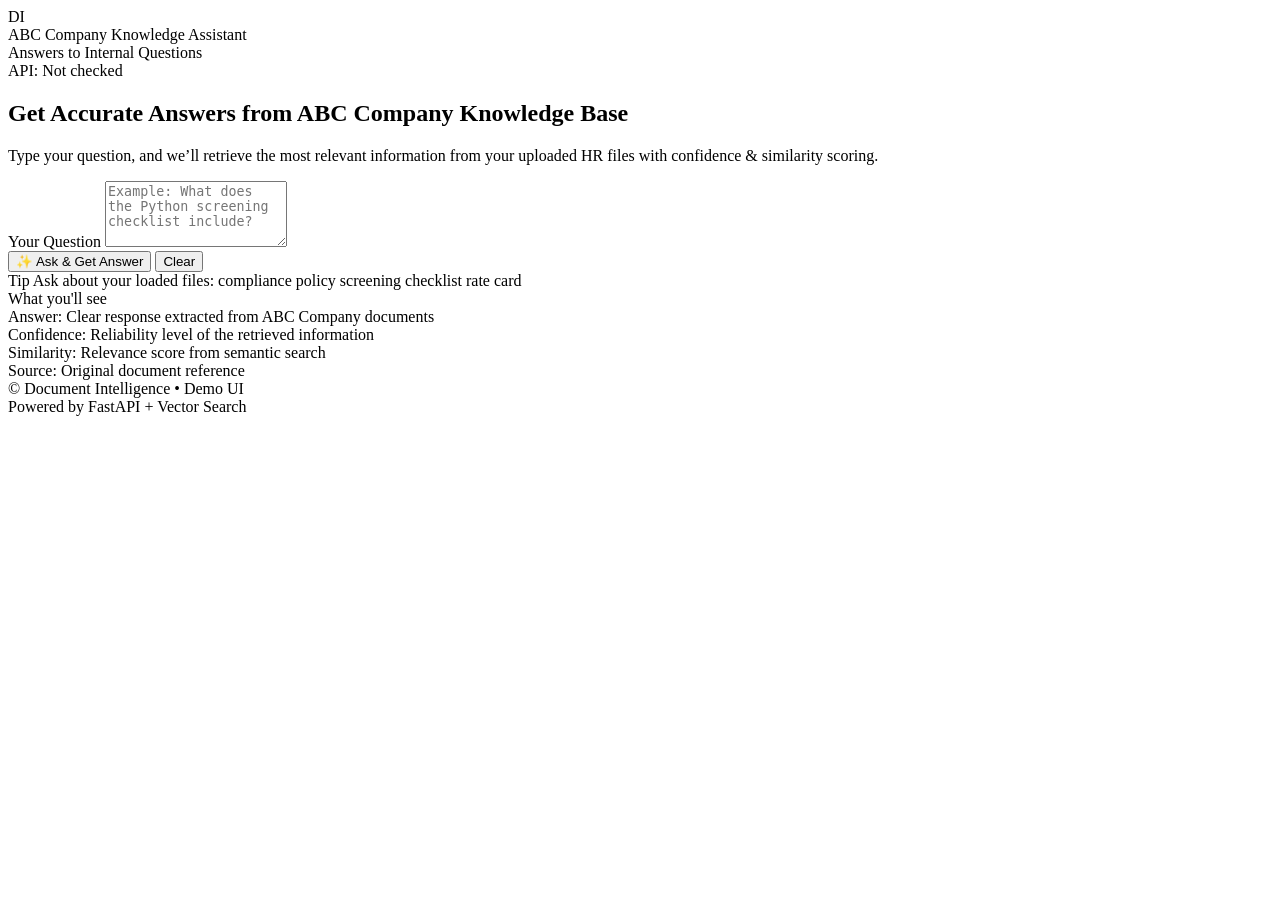
==== index.html @ 0206b78a "Rename Frontend/index.html to index.html" ====
<!DOCTYPE html>
<html lang="en">
<head>
  <meta charset="UTF-8" />
  <meta name="viewport" content="width=device-width,initial-scale=1" />
  <title>Document Intelligence • HR Assistant</title>

  <!-- ✅ IMPORTANT: use absolute paths because Frontend is mounted at "/" -->
  <link rel="stylesheet" href="/style.css" />
</head>

<body>
  <div class="bg">
    <div class="orb o1"></div>
    <div class="orb o2"></div>
    <div class="orb o3"></div>
    <div class="grid"></div>
  </div>

  <main class="wrap">
    <header class="topbar">
      <div class="brand">
        <div class="logo">DI</div>
        <div class="brand-text">
          <div class="title">ABC Company Knowledge Assistant</div>
          <div class="subtitle">Answers to Internal Questions</div>
        </div>
      </div>
      <div class="pill">
        <span class="dot"></span>
        <span id="apiStatus">API: Not checked</span>
      </div>
    </header>

    <section class="card hero">
      <div class="hero-left">
        <h1>Get Accurate Answers from ABC Company Knowledge Base</h1>
        <p class="muted">
          Type your question, and we’ll retrieve the most relevant information from your uploaded HR files
          with confidence & similarity scoring.
        </p>

        <div class="input-card">
          <label class="label" for="question">Your Question</label>
          <textarea
            id="question"
            class="textarea"
            rows="4"
            placeholder="Example: What does the Python screening checklist include?"
          ></textarea>

          <div class="row">
            <button id="askBtn" class="btn primary">
              <span class="btn-icon">✨</span>
              Ask & Get Answer
            </button>
            <button id="clearBtn" class="btn ghost">Clear</button>
          </div>

          <div class="helper">
            <span class="kbd">Tip</span>
            Ask about your loaded files:
            <span class="chip">compliance policy</span>
            <span class="chip">screening checklist</span>
            <span class="chip">rate card</span>
          </div>

          <div id="errorBox" class="alert hidden"></div>
        </div>
      </div>

      <div class="hero-right">
        <div class="mini-card">
          <div class="mini-title">What you'll see</div>

          <div class="mini-line">
            <span class="mini-key">Answer:</span>
            Clear response extracted from ABC Company documents
          </div>

          <div class="mini-line">
            <span class="mini-key">Confidence:</span>
            Reliability level of the retrieved information
          </div>

          <div class="mini-line">
            <span class="mini-key">Similarity:</span>
            Relevance score from semantic search
          </div>

          <div class="mini-line">
            <span class="mini-key">Source:</span>
            Original document reference
          </div>
        </div>
      </div>
    </section>

    <footer class="footer">
      <div class="muted small">© Document Intelligence • Demo UI</div>
      <div class="muted small">Powered by FastAPI + Vector Search</div>
    </footer>
  </main>

  <!-- ✅ IMPORTANT: use absolute path -->
  <script src="/script.js"></script>
</body>
</html>
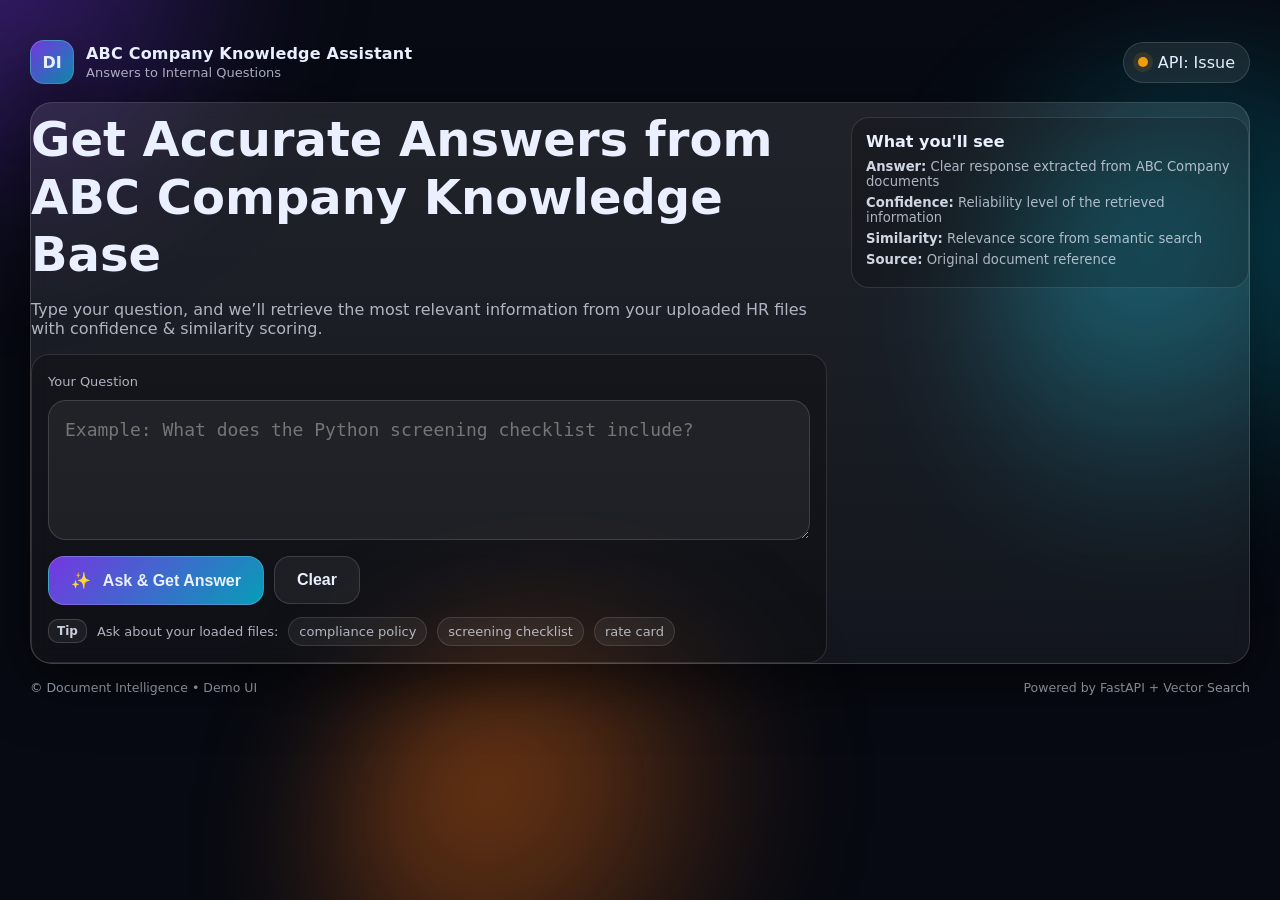
==== commit 7878a62d: "Update HTML for GitHub Pages compatibility" ====
--- a/index.html
+++ b/index.html
@@ -2,11 +2,11 @@
 <html lang="en">
 <head>
   <meta charset="UTF-8" />
-  <meta name="viewport" content="width=device-width,initial-scale=1" />
+  <meta name="viewport" content="width=device-width, initial-scale=1" />
   <title>Document Intelligence • HR Assistant</title>
 
-  <!-- ✅ IMPORTANT: use absolute paths because Frontend is mounted at "/" -->
-  <link rel="stylesheet" href="/style.css" />
+  <!-- ✅ GitHub Pages compatible (NO leading slash) -->
+  <link rel="stylesheet" href="style.css" />
 </head>
 
 <body>
@@ -42,6 +42,7 @@
 
         <div class="input-card">
           <label class="label" for="question">Your Question</label>
+
           <textarea
             id="question"
             class="textarea"
@@ -102,7 +103,7 @@
     </footer>
   </main>
 
-  <!-- ✅ IMPORTANT: use absolute path -->
-  <script src="/script.js"></script>
+  <!-- ✅ GitHub Pages compatible (NO leading slash) -->
+  <script src="script.js"></script>
 </body>
 </html>
--- a/style.css
+++ b/style.css
@@ -0,0 +1,314 @@
+:root{
+  --bg:#070A12;
+  --card: rgba(255,255,255,0.08);
+  --card2: rgba(255,255,255,0.06);
+  --stroke: rgba(255,255,255,0.14);
+  --text:#EAF0FF;
+  --muted: rgba(234,240,255,0.72);
+  --shadow: 0 18px 60px rgba(0,0,0,0.55);
+  --radius: 22px;
+}
+
+*{ box-sizing:border-box; }
+html,body{ height:100%; }
+body{
+  margin:0;
+  font-family: ui-sans-serif, system-ui, -apple-system, Segoe UI, Roboto, Arial;
+  color: var(--text);
+  background: var(--bg);
+  overflow-x:hidden;
+}
+
+.bg{ position:fixed; inset:0; pointer-events:none; }
+.grid{
+  position:absolute; inset:-2px;
+  background-image:
+    linear-gradient(rgba(255,255,255,0.05) 1px, transparent 1px),
+    linear-gradient(90deg, rgba(255,255,255,0.05) 1px, transparent 1px);
+  background-size: 70px 70px;
+  opacity:0.12;
+  transform: translateZ(0);
+}
+.orb{
+  position:absolute;
+  width:520px; height:520px;
+  filter: blur(70px);
+  opacity:0.5;
+  border-radius:50%;
+}
+.o1{ left:-180px; top:-200px; background: radial-gradient(circle at 30% 30%, #7C3AED, transparent 60%); }
+.o2{ right:-220px; top:80px; background: radial-gradient(circle at 30% 30%, #06B6D4, transparent 60%); }
+.o3{ left:25%; bottom:-240px; background: radial-gradient(circle at 30% 30%, #F97316, transparent 60%); }
+
+.wrap{
+  max-width: 1600px;
+  margin: 0 auto;
+  padding: 40px 30px 60px;
+  position:relative;
+}
+
+.topbar{
+  display:flex;
+  align-items:center;
+  justify-content:space-between;
+  gap:16px;
+  margin-bottom: 18px;
+}
+
+.brand{
+  display:flex; align-items:center; gap:12px;
+}
+.logo{
+  width:44px; height:44px;
+  border-radius:14px;
+  background: linear-gradient(135deg, rgba(124,58,237,0.9), rgba(6,182,212,0.75));
+  display:grid; place-items:center;
+  font-weight:800;
+  box-shadow: var(--shadow);
+  border: 1px solid rgba(255,255,255,0.18);
+}
+.brand-text .title{ font-weight:800; letter-spacing:0.2px; }
+.brand-text .subtitle{ font-size:13px; color: var(--muted); margin-top:2px; }
+
+.pill{
+  display:flex; align-items:center; gap:10px;
+  padding:10px 14px;
+  border-radius:999px;
+  background: rgba(255,255,255,0.08);
+  border: 1px solid rgba(255,255,255,0.14);
+}
+.dot{
+  width:10px; height:10px; border-radius:50%;
+  background: #f59e0b;
+  box-shadow: 0 0 0 5px rgba(245,158,11,0.12);
+}
+.actions{ display:flex; gap:10px; align-items:center; }
+
+.card{
+  background: linear-gradient(180deg, rgba(255,255,255,0.10), rgba(255,255,255,0.05));
+  border: 1px solid rgba(255,255,255,0.14);
+  border-radius: var(--radius);
+  box-shadow: var(--shadow);
+  backdrop-filter: blur(10px);
+}
+
+.hero{
+  display:grid;
+  grid-template-columns: 2fr 1fr;
+  gap: 24px;
+  align-items:start;
+}
+@media (max-width: 920px){
+  .hero{ grid-template-columns: 1fr; }
+}
+
+h1{
+  margin: 8px 0 16px;
+  font-size: 48px;   /* bigger */
+  line-height: 1.2;
+}
+.muted{ color: var(--muted); }
+.small{ font-size: 12.5px; }
+.label{ font-size: 13px; color: var(--muted); }
+
+.input-card{
+  margin-top: 14px;
+  padding: 16px;
+  border-radius: 18px;
+  background: rgba(0,0,0,0.22);
+  border: 1px solid rgba(255,255,255,0.12);
+}
+
+.textarea{
+  width:100%;
+  margin-top:10px;
+  border-radius: 18px;
+  border: 1px solid rgba(255,255,255,0.14);
+  background: rgba(255,255,255,0.06);
+  color: var(--text);
+  padding: 18px 16px;   /* increased */
+  outline:none;
+  resize: vertical;
+  font-size: 18px;      /* bigger font */
+  min-height: 140px;    /* taller box */
+}
+.textarea:focus{
+  border-color: rgba(6,182,212,0.65);
+  box-shadow: 0 0 0 6px rgba(6,182,212,0.14);
+}
+
+.row{
+  display:flex; gap:10px; align-items:center;
+  margin-top: 12px;
+  flex-wrap:wrap;
+}
+
+.btn{
+  border: 1px solid rgba(255,255,255,0.14);
+  background: rgba(255,255,255,0.08);
+  color: var(--text);
+  padding: 14px 22px;   /* bigger buttons */
+  border-radius: 16px;
+  cursor:pointer;
+  font-weight: 700;
+  font-size: 16px;      /* bigger text */
+  transition: transform 0.12s ease, box-shadow 0.12s ease, background 0.12s ease;
+}
+.btn:active{ transform: translateY(1px); }
+.btn:hover{ box-shadow: 0 12px 30px rgba(0,0,0,0.35); }
+
+.primary{
+  background: linear-gradient(135deg, rgba(124,58,237,0.95), rgba(6,182,212,0.85));
+  border-color: rgba(255,255,255,0.18);
+}
+.ghost{
+  background: rgba(255,255,255,0.06);
+}
+.btn-icon{ margin-right:8px; }
+
+.helper{
+  margin-top: 12px;
+  font-size: 13px;
+  color: var(--muted);
+  display:flex;
+  gap:10px;
+  flex-wrap:wrap;
+  align-items:center;
+}
+.kbd{
+  padding:4px 8px;
+  border-radius: 10px;
+  border: 1px solid rgba(255,255,255,0.16);
+  background: rgba(255,255,255,0.06);
+  color: rgba(234,240,255,0.85);
+  font-weight:700;
+  font-size:12px;
+}
+.chip{
+  padding: 6px 10px;
+  border-radius: 999px;
+  background: rgba(255,255,255,0.06);
+  border: 1px solid rgba(255,255,255,0.12);
+}
+
+.alert{
+  margin-top: 12px;
+  padding: 10px 12px;
+  border-radius: 14px;
+  border: 1px solid rgba(248,113,113,0.35);
+  background: rgba(248,113,113,0.10);
+  color: rgba(255,235,235,0.95);
+  font-size: 13.5px;
+}
+.hidden{ display:none; }
+
+.stat{
+  padding: 16px;
+  border-radius: 18px;
+  background: rgba(0,0,0,0.20);
+  border: 1px solid rgba(255,255,255,0.12);
+}
+.stat-title{ font-weight:800; opacity:0.95; }
+.stat-big{ margin-top:8px; font-size: 22px; font-weight:850; line-height:1.2; }
+.stat-list{ margin-top: 10px; display:grid; gap:8px; }
+.stat-item{ color: var(--muted); font-size: 13.5px; display:flex; gap:8px; align-items:center; }
+.tick{
+  width:22px; height:22px; border-radius: 10px;
+  display:grid; place-items:center;
+  background: rgba(34,197,94,0.12);
+  border: 1px solid rgba(34,197,94,0.35);
+  color: rgba(34,197,94,0.95);
+  font-weight:900;
+}
+
+.mini-card{
+  margin-top: 14px;
+  padding: 14px;
+  border-radius: 18px;
+  background: rgba(0,0,0,0.18);
+  border: 1px solid rgba(255,255,255,0.12);
+}
+
+.mini-title{ font-weight:800; margin-bottom:8px; }
+.mini-line{ color: var(--muted); font-size: 13.2px; margin: 6px 0; }
+.mini-key{ color: rgba(234,240,255,0.88); font-weight:700; }
+
+.footer{
+  margin-top: 16px;
+  display:flex;
+  justify-content:space-between;
+  gap:12px;
+  flex-wrap:wrap;
+}
+
+.result{
+  padding: 40px;
+  min-height: 75vh;
+}
+.result-head{
+  display:flex; align-items:flex-start; justify-content:space-between;
+  gap:14px; flex-wrap:wrap;
+}
+.result-title{ margin: 6px 0 4px; font-size: 26px; }
+
+.score-cards{
+  display:flex; gap:10px; flex-wrap:wrap; justify-content:flex-end;
+}
+.score{
+  min-width: 160px;
+  padding: 12px 14px;
+  border-radius: 18px;
+  background: rgba(0,0,0,0.18);
+  border: 1px solid rgba(255,255,255,0.12);
+}
+.score-label{ color: var(--muted); font-size: 12.5px; }
+.score-value{
+  margin-top: 8px;
+  font-size: 22px;   /* bigger */
+  font-weight: 900;
+}
+.smalltext{ font-size: 12.8px; font-weight: 700; color: rgba(234,240,255,0.86); }
+
+.qa{
+  margin-top: 14px;
+  display:grid;
+  grid-template-columns: 1fr;
+  gap: 12px;
+}
+.qa-box{
+  padding: 20px;
+  border-radius: 20px;
+  background: rgba(255,255,255,0.06);
+  border: 1px solid rgba(255,255,255,0.12);
+  min-height: 120px;   /* increases question box height */
+}
+.answerbox{
+  background: linear-gradient(135deg, rgba(124,58,237,0.12), rgba(6,182,212,0.10));
+  min-height: 200px;   /* makes answer box bigger */
+}
+.qa-label{ color: var(--muted); font-size: 12.5px; margin-bottom: 8px; }
+.qa-text{
+  font-size: 18px;   /* bigger answer text */
+  line-height: 1.7;
+}
+.prewrap{ white-space: pre-wrap; }
+
+.note{
+  margin-top: 14px;
+  padding: 14px;
+  border-radius: 18px;
+  background: rgba(0,0,0,0.18);
+  border: 1px solid rgba(255,255,255,0.12);
+}
+.note-title{ font-weight:900; }
+.note-text{ color: var(--muted); margin-top: 6px; font-size: 13.5px; }
+
+.hero-left{
+  width:100%;
+}
+
+.hero-right{
+  width:100%;
+  display:flex;
+  justify-content:center;
+}
